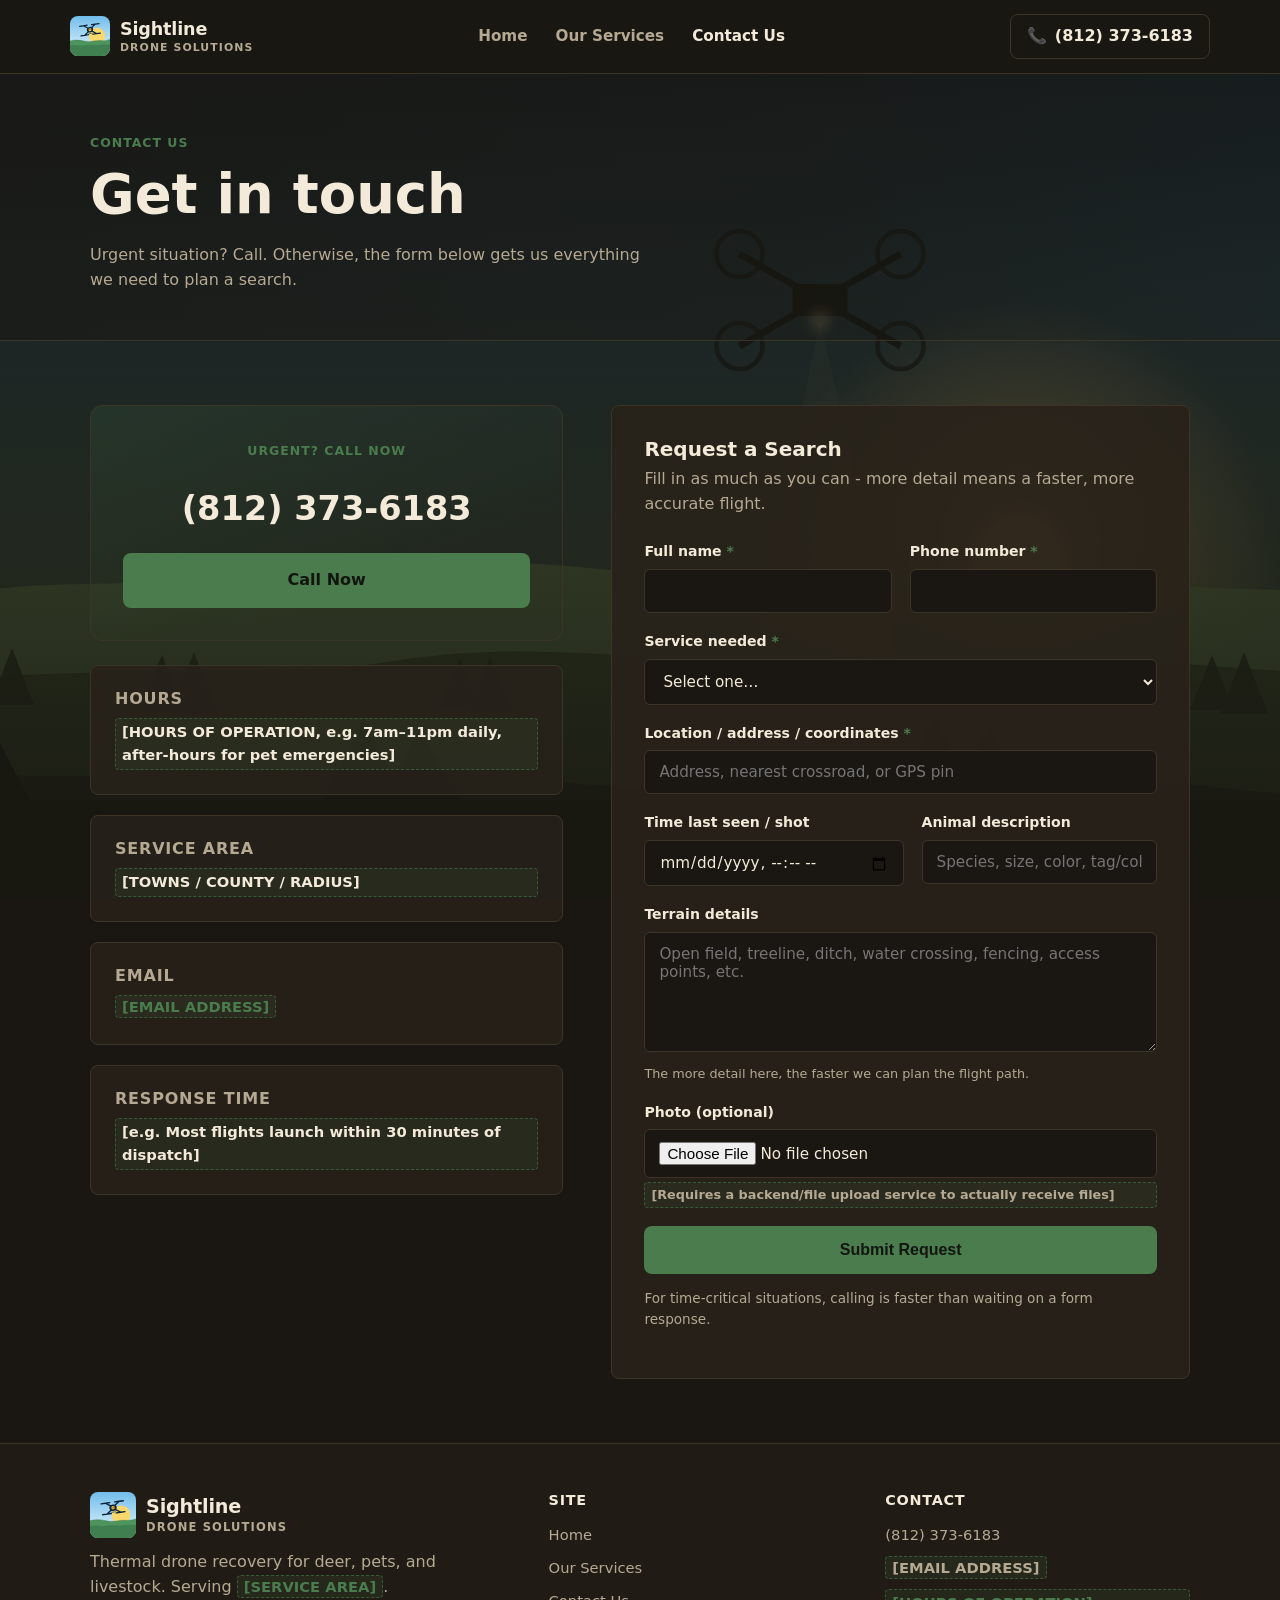
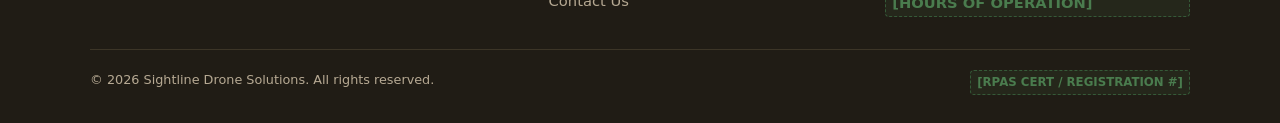
==== contact.html @ b026ed7c "Add real phone number (812) 373-6183 Replace the [PHONE NUMBER] placeholder with the real number acr" ====
<!DOCTYPE html>
<html lang="en">
<head>
<meta charset="UTF-8">
<meta name="viewport" content="width=device-width, initial-scale=1.0">
<title>Contact Us | Sightline Drone Solutions</title>
<meta name="description" content="Call now for urgent recovery requests, or submit a search request with details on your situation.">
<link rel="stylesheet" href="css/style.css">
</head>
<body>

<!-- ===================== HEADER ===================== -->
<header class="site-header">
  <div class="container header-inner">
    <a href="index.html" class="brand">
      <img src="img/sightline-drone-solutions-icon-square.svg" alt="Sightline Drone Solutions" class="brand-icon">
      <span class="brand-text">
        <span class="brand-primary">Sightline</span>
        <span class="brand-secondary">Drone Solutions</span>
      </span>
    </a>

    <nav class="main-nav" id="main-nav">
      <a href="index.html">Home</a>
      <a href="services.html">Our Services</a>
      <a href="contact.html" class="active">Contact Us</a>
    </nav>

    <div class="header-actions">
      <a href="tel:+18123736183" class="header-call">
        &#128222; <span class="call-label">(812) 373-6183</span>
      </a>
      <button class="nav-toggle" id="nav-toggle" aria-label="Toggle menu" aria-expanded="false">
        &#9776;
      </button>
    </div>
  </div>
</header>

<!-- ===================== PAGE HEADER ===================== -->
<section class="page-header">
  <div class="container">
    <span class="eyebrow">Contact Us</span>
    <h1>Get in touch</h1>
    <p class="lead">Urgent situation? Call. Otherwise, the form below gets us everything we need to plan a search.</p>
  </div>
</section>

<!-- ===================== CONTACT GRID ===================== -->
<section>
  <div class="container contact-grid">

    <!-- Left column: call + info -->
    <div>
      <div class="call-card">
        <span class="eyebrow">Urgent? Call now</span>
        <span class="phone-number">(812) 373-6183</span>
        <a href="tel:+18123736183" class="btn btn-primary btn-block">Call Now</a>
      </div>

      <div class="info-card">
        <h3>Hours</h3>
        <p class="placeholder">[HOURS OF OPERATION, e.g. 7am&ndash;11pm daily, after-hours for pet emergencies]</p>
      </div>

      <div class="info-card">
        <h3>Service Area</h3>
        <p class="placeholder">[TOWNS / COUNTY / RADIUS]</p>
      </div>

      <div class="info-card">
        <h3>Email</h3>
        <p><a href="mailto:placeholder@example.com" class="placeholder">[EMAIL ADDRESS]</a></p>
      </div>

      <div class="info-card">
        <h3>Response Time</h3>
        <p class="placeholder">[e.g. Most flights launch within 30 minutes of dispatch]</p>
      </div>
    </div>

    <!-- Right column: intake form -->
    <div>
      <form class="intake" id="intake-form">
        <!--
          PLACEHOLDER: this form has no backend yet. Wire it to a form
          service (Formspree, Netlify Forms, Web3Forms) or your own
          endpoint by setting the action/method below and removing the
          demo JS handler in js/main.js.
        -->
        <h3 style="margin-bottom: 6px;">Request a Search</h3>
        <p style="margin-bottom: 24px;">Fill in as much as you can - more detail means a faster, more accurate flight.</p>

        <div class="form-row">
          <div class="field">
            <label for="name" class="field-required">Full name</label>
            <input type="text" id="name" name="name" required>
          </div>
          <div class="field">
            <label for="phone" class="field-required">Phone number</label>
            <input type="tel" id="phone" name="phone" required>
          </div>
        </div>

        <div class="field">
          <label for="service" class="field-required">Service needed</label>
          <select id="service" name="service" required>
            <option value="" disabled selected>Select one&hellip;</option>
            <option value="deer">Deer / game recovery</option>
            <option value="pet">Lost pet search</option>
            <option value="livestock">Livestock location</option>
            <option value="aerial">Aerial add-on (mapping, inspection, photo/video)</option>
            <option value="other">Not sure</option>
          </select>
        </div>

        <div class="field">
          <label for="location" class="field-required">Location / address / coordinates</label>
          <input type="text" id="location" name="location" placeholder="Address, nearest crossroad, or GPS pin" required>
        </div>

        <div class="form-row">
          <div class="field">
            <label for="last-seen">Time last seen / shot</label>
            <input type="datetime-local" id="last-seen" name="last-seen">
          </div>
          <div class="field">
            <label for="animal">Animal description</label>
            <input type="text" id="animal" name="animal" placeholder="Species, size, color, tag/collar">
          </div>
        </div>

        <div class="field">
          <label for="terrain">Terrain details</label>
          <textarea id="terrain" name="terrain" placeholder="Open field, treeline, ditch, water crossing, fencing, access points, etc."></textarea>
          <div class="hint">The more detail here, the faster we can plan the flight path.</div>
        </div>

        <div class="field">
          <label for="photo">Photo (optional)</label>
          <input type="file" id="photo" name="photo" accept="image/*">
          <div class="hint placeholder">[Requires a backend/file upload service to actually receive files]</div>
        </div>

        <button type="submit" class="btn btn-primary btn-block">Submit Request</button>

        <p class="form-note">For time-critical situations, calling is faster than waiting on a form response.</p>

        <div class="form-status" id="form-status"></div>
      </form>
    </div>
  </div>
</section>

<!-- ===================== FOOTER ===================== -->
<footer class="site-footer">
  <div class="container">
    <div class="footer-grid">
      <div>
        <a href="index.html" class="brand footer-brand">
          <img src="img/sightline-drone-solutions-icon-square.svg" alt="Sightline Drone Solutions" class="brand-icon">
          <span class="brand-text">
            <span class="brand-primary">Sightline</span>
            <span class="brand-secondary">Drone Solutions</span>
          </span>
        </a>
        <p>Thermal drone recovery for deer, pets, and livestock. Serving <span class="placeholder">[SERVICE AREA]</span>.</p>
      </div>
      <div>
        <h4>Site</h4>
        <ul>
          <li><a href="index.html">Home</a></li>
          <li><a href="services.html">Our Services</a></li>
          <li><a href="contact.html">Contact Us</a></li>
        </ul>
      </div>
      <div>
        <h4>Contact</h4>
        <ul>
          <li><a href="tel:+18123736183">(812) 373-6183</a></li>
          <li><a href="mailto:placeholder@example.com" class="placeholder">[EMAIL ADDRESS]</a></li>
          <li class="placeholder">[HOURS OF OPERATION]</li>
        </ul>
      </div>
    </div>
    <div class="footer-bottom">
      <span>&copy; <span id="year"></span> Sightline Drone Solutions. All rights reserved.</span>
      <span class="placeholder">[RPAS CERT / REGISTRATION #]</span>
    </div>
  </div>
</footer>

<div class="mobile-call-bar">
  <a href="tel:+18123736183">&#128222; Call Now</a>
</div>

<script src="js/main.js"></script>
</body>
</html>
---- css/style.css ----
/* ==========================================================================
   Sightline Drone Solutions - base styles
   ========================================================================== */

:root {
  --bg: #1a1712;
  --bg-rgb: 26, 23, 18;
  --bg-alt: #221d16;
  --bg-alt-rgb: 34, 29, 22;
  --bg-card: #28221a;
  --bg-card-rgb: 40, 34, 26;
  --border: #3c3527;
  --text: #f3ead9;
  --text-dim: #b6a993;
  --accent: #4a7c4e;
  --accent-rgb: 74, 124, 78;
  --accent-dim: #355a38;
  --accent-text: #12160f;
  --danger: #cf5c40;
  --success: #7e9455;
  --radius: 8px;
  --max-width: 1140px;
  --font-body: 'Inter', system-ui, -apple-system, "Segoe UI", Roboto, sans-serif;
  --font-head: 'Inter', system-ui, -apple-system, "Segoe UI", Roboto, sans-serif;
}

* {
  box-sizing: border-box;
}

html {
  scroll-behavior: smooth;
  background:
    linear-gradient(180deg, rgba(var(--bg-rgb), 0.55) 0%, rgba(var(--bg-rgb), 0.42) 30%, rgba(var(--bg-rgb), 0.8) 100%),
    var(--bg) url('../img/hero-bg.svg');
  background-size: cover;
  background-position: center top;
  background-repeat: no-repeat;
  background-attachment: fixed;
}

body {
  margin: 0;
  background: transparent;
  color: var(--text);
  font-family: var(--font-body);
  line-height: 1.55;
  -webkit-font-smoothing: antialiased;
}

img {
  max-width: 100%;
  display: block;
}

a {
  color: var(--accent);
  text-decoration: none;
}

a:hover {
  text-decoration: underline;
}

.container {
  width: 100%;
  max-width: var(--max-width);
  margin: 0 auto;
  padding: 0 20px;
}

section {
  padding: 64px 0;
}

h1, h2, h3, h4 {
  font-family: var(--font-head);
  line-height: 1.15;
  margin: 0 0 16px;
}

h1 { font-size: clamp(2.1rem, 5vw, 3.4rem); }
h2 { font-size: clamp(1.6rem, 3.4vw, 2.3rem); }
h3 { font-size: 1.25rem; }

p { margin: 0 0 16px; color: var(--text-dim); }

.eyebrow {
  display: inline-block;
  color: var(--accent);
  font-weight: 700;
  letter-spacing: 0.08em;
  text-transform: uppercase;
  font-size: 0.78rem;
  margin-bottom: 12px;
}

.section-head {
  max-width: 640px;
  margin-bottom: 40px;
}

.placeholder {
  background: rgba(var(--accent-rgb), 0.12);
  border: 1px dashed var(--accent-dim);
  color: var(--accent);
  padding: 2px 6px;
  border-radius: 4px;
  font-size: 0.92em;
  font-weight: 600;
  white-space: normal;
}

p.placeholder {
  display: block;
}

/* ---------- Buttons ---------- */

.btn {
  display: inline-flex;
  align-items: center;
  justify-content: center;
  gap: 8px;
  padding: 14px 26px;
  border-radius: var(--radius);
  font-weight: 700;
  font-size: 1rem;
  border: 1px solid transparent;
  cursor: pointer;
  text-decoration: none;
  transition: transform 0.12s ease, background 0.15s ease, border-color 0.15s ease;
}

.btn:hover {
  text-decoration: none;
  transform: translateY(-1px);
}

.btn-primary {
  background: var(--accent);
  color: var(--accent-text);
}

.btn-primary:hover {
  background: #5c945f;
}

.btn-secondary {
  background: transparent;
  color: var(--text);
  border-color: var(--border);
}

.btn-secondary:hover {
  border-color: var(--accent);
  color: var(--accent);
}

.btn-block {
  width: 100%;
}

.btn-lg {
  padding: 18px 32px;
  font-size: 1.15rem;
}

/* ---------- Header ---------- */

.site-header {
  position: sticky;
  top: 0;
  z-index: 100;
  background: rgba(26, 23, 18, 0.92);
  backdrop-filter: blur(8px);
  border-bottom: 1px solid var(--border);
}

.header-inner {
  display: flex;
  align-items: center;
  justify-content: space-between;
  padding: 14px 0;
  gap: 16px;
}

.brand {
  display: flex;
  align-items: center;
  gap: 10px;
}

.brand:hover {
  text-decoration: none;
}

.brand-icon {
  height: 40px;
  width: 40px;
  border-radius: 8px;
  display: block;
  flex-shrink: 0;
}

.brand-text {
  display: flex;
  flex-direction: column;
  line-height: 1.15;
}

.brand-text .brand-primary {
  font-weight: 800;
  font-size: 1.1rem;
  color: var(--text);
  letter-spacing: -0.01em;
  padding-bottom: 3px;
}

.brand-text .brand-secondary {
  font-size: 0.68rem;
  font-weight: 600;
  letter-spacing: 0.1em;
  text-transform: uppercase;
  color: var(--text-dim);
}

.footer-brand {
  margin-bottom: 12px;
}

.footer-brand .brand-icon {
  height: 46px;
  width: 46px;
}

.footer-brand .brand-primary {
  font-size: 1.2rem;
}

.footer-brand .brand-secondary {
  font-size: 0.72rem;
}

.main-nav {
  display: flex;
  align-items: center;
  gap: 28px;
}

.main-nav a {
  color: var(--text-dim);
  font-weight: 600;
  font-size: 0.95rem;
}

.main-nav a:hover,
.main-nav a.active {
  color: var(--text);
  text-decoration: none;
}

.header-actions {
  display: flex;
  align-items: center;
  gap: 12px;
}

.header-call {
  display: inline-flex;
  align-items: center;
  gap: 8px;
  color: var(--text);
  font-weight: 700;
  border: 1px solid var(--border);
  padding: 9px 16px;
  border-radius: var(--radius);
}

.header-call:hover {
  border-color: var(--accent);
  color: var(--accent);
  text-decoration: none;
}

.nav-toggle {
  display: none;
  background: none;
  border: 1px solid var(--border);
  border-radius: var(--radius);
  color: var(--text);
  width: 42px;
  height: 42px;
  align-items: center;
  justify-content: center;
  cursor: pointer;
}

/* ---------- Hero ---------- */

.hero {
  padding: 120px 0 100px;
  background: linear-gradient(100deg, rgba(var(--bg-rgb), 0.55) 0%, rgba(var(--bg-rgb), 0.3) 55%, transparent 100%);
  border-bottom: 1px solid var(--border);
}

.hero-grid {
  max-width: 640px;
}

.hero-grid h1 {
  font-size: clamp(2.1rem, 4vw, 2.75rem);
}

/* ---------- Page header (slim banner for non-home pages) ---------- */

.page-header {
  padding: 56px 0 48px;
  background: linear-gradient(100deg, rgba(var(--bg-rgb), 0.6) 0%, rgba(var(--bg-rgb), 0.35) 60%, transparent 100%);
  border-bottom: 1px solid var(--border);
}

.page-header .lead {
  max-width: 560px;
  margin-bottom: 0;
}

.hero p.lead {
  font-size: 1.15rem;
  color: var(--text-dim);
  max-width: 520px;
}

.hero-actions {
  display: flex;
  gap: 14px;
  flex-wrap: wrap;
  margin-top: 28px;
}

/* ---------- Cards / grids ---------- */

.grid {
  display: grid;
  gap: 24px;
}

.grid-4 { grid-template-columns: repeat(4, 1fr); }
.grid-3 { grid-template-columns: repeat(3, 1fr); }
.grid-2 { grid-template-columns: repeat(2, 1fr); }

.card {
  display: block;
  background: rgba(var(--bg-card-rgb), 0.82);
  border: 1px solid var(--border);
  border-radius: var(--radius);
  padding: 28px;
  color: var(--text);
  transition: border-color 0.15s ease, transform 0.12s ease;
}

.card:hover {
  border-color: var(--accent);
  text-decoration: none;
  color: var(--text);
  transform: translateY(-2px);
}

.card-icon {
  width: 48px;
  height: 48px;
  border-radius: 10px;
  background: rgba(var(--accent-rgb), 0.12);
  color: var(--accent);
  display: flex;
  align-items: center;
  justify-content: center;
  font-size: 1.4rem;
  margin-bottom: 18px;
}

.card h3 {
  color: var(--text);
  margin-bottom: 8px;
}

.card .card-link {
  display: inline-flex;
  align-items: center;
  gap: 6px;
  color: var(--accent);
  font-weight: 700;
  font-size: 0.9rem;
  margin-top: 8px;
}

/* ---------- Steps ---------- */

.steps {
  display: grid;
  grid-template-columns: repeat(3, 1fr);
  gap: 24px;
}

.step {
  position: relative;
  padding-top: 8px;
}

.step-number {
  font-size: 2.4rem;
  font-weight: 900;
  color: var(--accent);
  text-shadow: 0 2px 10px rgba(var(--bg-rgb), 0.9);
  margin-bottom: 4px;
}

/* ---------- Band / alt background ---------- */

.band {
  background: rgba(var(--bg-alt-rgb), 0.78);
  border-top: 1px solid var(--border);
  border-bottom: 1px solid var(--border);
}

/* ---------- Service area ---------- */

.area-list {
  display: flex;
  flex-wrap: wrap;
  gap: 10px;
  margin-top: 16px;
}

.area-list span {
  border: 1px solid var(--border);
  border-radius: 100px;
  padding: 6px 14px;
  font-size: 0.85rem;
  color: var(--text-dim);
}

/* ---------- Reviews placeholder ---------- */

.reviews-slot {
  border: 1px dashed var(--border);
  border-radius: var(--radius);
  padding: 40px;
  text-align: center;
  color: var(--text-dim);
}

/* ---------- Service detail blocks ---------- */

.service-block {
  display: grid;
  grid-template-columns: 1fr 1fr;
  gap: 48px;
  align-items: start;
  padding: 56px 0;
  border-bottom: 1px solid var(--border);
}

.service-block:last-child {
  border-bottom: none;
}

.service-block .btn {
  margin-top: 20px;
}

.service-block .service-media {
  border: 1px solid var(--border);
  border-radius: 12px;
  background: rgba(var(--bg-card-rgb), 0.82);
  aspect-ratio: 4 / 3;
  display: flex;
  align-items: center;
  justify-content: center;
  color: var(--text-dim);
  text-align: center;
  padding: 24px;
  font-size: 0.9rem;
}

.fact-list {
  list-style: none;
  margin: 0 0 20px;
  padding: 0;
  display: grid;
  gap: 10px;
}

.fact-list li {
  display: flex;
  gap: 10px;
  color: var(--text-dim);
  font-size: 0.95rem;
}

.fact-list li::before {
  content: "\2713";
  color: var(--accent);
  font-weight: 900;
  flex-shrink: 0;
}

.caveat-box {
  background: rgba(var(--accent-rgb), 0.08);
  border-left: 3px solid var(--accent);
  border-radius: 0 var(--radius) var(--radius) 0;
  padding: 16px 18px;
  margin-top: 16px;
}

.caveat-box p {
  margin: 0;
  font-size: 0.9rem;
  color: var(--text-dim);
}

.price-tag {
  display: inline-flex;
  align-items: baseline;
  gap: 6px;
  background: rgba(var(--bg-card-rgb), 0.85);
  border: 1px solid var(--border);
  border-radius: var(--radius);
  padding: 12px 18px;
  margin-bottom: 20px;
}

.price-tag .amount {
  font-size: 1.6rem;
  font-weight: 800;
  color: var(--accent);
}

.price-tag .unit {
  color: var(--text-dim);
  font-size: 0.85rem;
}

/* ---------- Contact page ---------- */

.contact-grid {
  display: grid;
  grid-template-columns: 0.9fr 1.1fr;
  gap: 48px;
  align-items: start;
}

.call-card {
  background: linear-gradient(160deg, rgba(var(--accent-rgb), 0.16), transparent 70%);
  border: 1px solid var(--border);
  border-radius: 12px;
  padding: 32px;
  text-align: center;
  margin-bottom: 24px;
}

.call-card .phone-number {
  font-size: 2.1rem;
  font-weight: 900;
  display: block;
  margin: 10px 0 18px;
  color: var(--text);
}

.info-card {
  background: rgba(var(--bg-card-rgb), 0.82);
  border: 1px solid var(--border);
  border-radius: var(--radius);
  padding: 24px;
  margin-bottom: 20px;
}

.info-card h3 {
  font-size: 1rem;
  text-transform: uppercase;
  letter-spacing: 0.05em;
  color: var(--text-dim);
  margin-bottom: 10px;
}

.info-card p {
  margin: 0;
  color: var(--text);
}

form.intake {
  background: rgba(var(--bg-card-rgb), 0.88);
  border: 1px solid var(--border);
  border-radius: var(--radius);
  padding: 32px;
}

.form-row {
  display: grid;
  grid-template-columns: 1fr 1fr;
  gap: 18px;
}

.field {
  margin-bottom: 18px;
}

.field label {
  display: block;
  font-weight: 700;
  font-size: 0.88rem;
  margin-bottom: 6px;
}

.field .hint {
  color: var(--text-dim);
  font-size: 0.8rem;
  margin-top: 4px;
}

.field input,
.field select,
.field textarea {
  width: 100%;
  background: var(--bg);
  border: 1px solid var(--border);
  border-radius: 6px;
  padding: 12px 14px;
  color: var(--text);
  font-family: inherit;
  font-size: 0.95rem;
}

.field input:focus,
.field select:focus,
.field textarea:focus {
  outline: none;
  border-color: var(--accent);
}

.field textarea {
  min-height: 120px;
  resize: vertical;
}

.field-required::after {
  content: " *";
  color: var(--accent);
}

.form-note {
  font-size: 0.85rem;
  color: var(--text-dim);
  margin-top: 14px;
}

.form-status {
  display: none;
  margin-top: 16px;
  padding: 12px 16px;
  border-radius: 6px;
  font-size: 0.9rem;
}

.form-status.success {
  display: block;
  background: rgba(76, 175, 107, 0.12);
  border: 1px solid var(--success);
  color: var(--success);
}

.form-status.error {
  display: block;
  background: rgba(255, 77, 77, 0.12);
  border: 1px solid var(--danger);
  color: var(--danger);
}

/* ---------- CTA band ---------- */

.cta-band {
  text-align: center;
  padding: 72px 0;
}

.cta-band h2 {
  margin-bottom: 12px;
}

.cta-band .btn-lg {
  margin-top: 16px;
}

/* ---------- Footer ---------- */

.site-footer {
  border-top: 1px solid var(--border);
  padding: 48px 0 28px;
  background: rgba(var(--bg-alt-rgb), 0.88);
}

.footer-grid {
  display: grid;
  grid-template-columns: 1.4fr 1fr 1fr;
  gap: 32px;
  margin-bottom: 32px;
}

.footer-grid h4 {
  color: var(--text);
  font-size: 0.9rem;
  text-transform: uppercase;
  letter-spacing: 0.05em;
  margin-bottom: 14px;
}

.footer-grid ul {
  list-style: none;
  margin: 0;
  padding: 0;
  display: grid;
  gap: 8px;
}

.footer-grid a {
  color: var(--text-dim);
  font-size: 0.92rem;
}

.footer-grid a:hover {
  color: var(--accent);
}

.footer-bottom {
  border-top: 1px solid var(--border);
  padding-top: 20px;
  display: flex;
  justify-content: space-between;
  flex-wrap: wrap;
  gap: 10px;
  font-size: 0.8rem;
  color: var(--text-dim);
}

/* ---------- Sticky mobile call bar ---------- */

.mobile-call-bar {
  display: none;
}

/* ---------- Responsive ---------- */

@media (max-width: 900px) {
  .contact-grid,
  .service-block {
    grid-template-columns: minmax(0, 1fr);
  }

  .service-media {
    order: -1;
  }

  .grid-4 { grid-template-columns: repeat(2, 1fr); }
  .grid-3 { grid-template-columns: repeat(2, 1fr); }
  .footer-grid { grid-template-columns: 1fr 1fr; }
  .steps { grid-template-columns: 1fr; }
}

@media (max-width: 760px) {
  .main-nav {
    position: fixed;
    top: 65px;
    left: 0;
    right: 0;
    background: var(--bg);
    border-bottom: 1px solid var(--border);
    flex-direction: column;
    align-items: flex-start;
    padding: 20px;
    gap: 18px;
    z-index: 90;
    opacity: 0;
    visibility: hidden;
    transform: translateY(-8px);
    transition: opacity 0.2s ease, transform 0.2s ease, visibility 0.2s ease;
  }

  .main-nav.open {
    opacity: 1;
    visibility: visible;
    transform: translateY(0);
  }

  .header-call span.call-label {
    display: none;
  }

  .nav-toggle {
    display: flex;
  }

  .grid-4, .grid-3, .grid-2 { grid-template-columns: 1fr; }
  .form-row { grid-template-columns: 1fr; }
  .footer-grid { grid-template-columns: 1fr; }

  body {
    padding-bottom: 74px;
  }

  .mobile-call-bar {
    display: flex;
    position: fixed;
    bottom: 0;
    left: 0;
    right: 0;
    z-index: 95;
    background: var(--accent);
  }

  .mobile-call-bar a {
    flex: 1;
    text-align: center;
    padding: 16px 0;
    color: var(--accent-text);
    font-weight: 800;
    font-size: 1rem;
  }
}
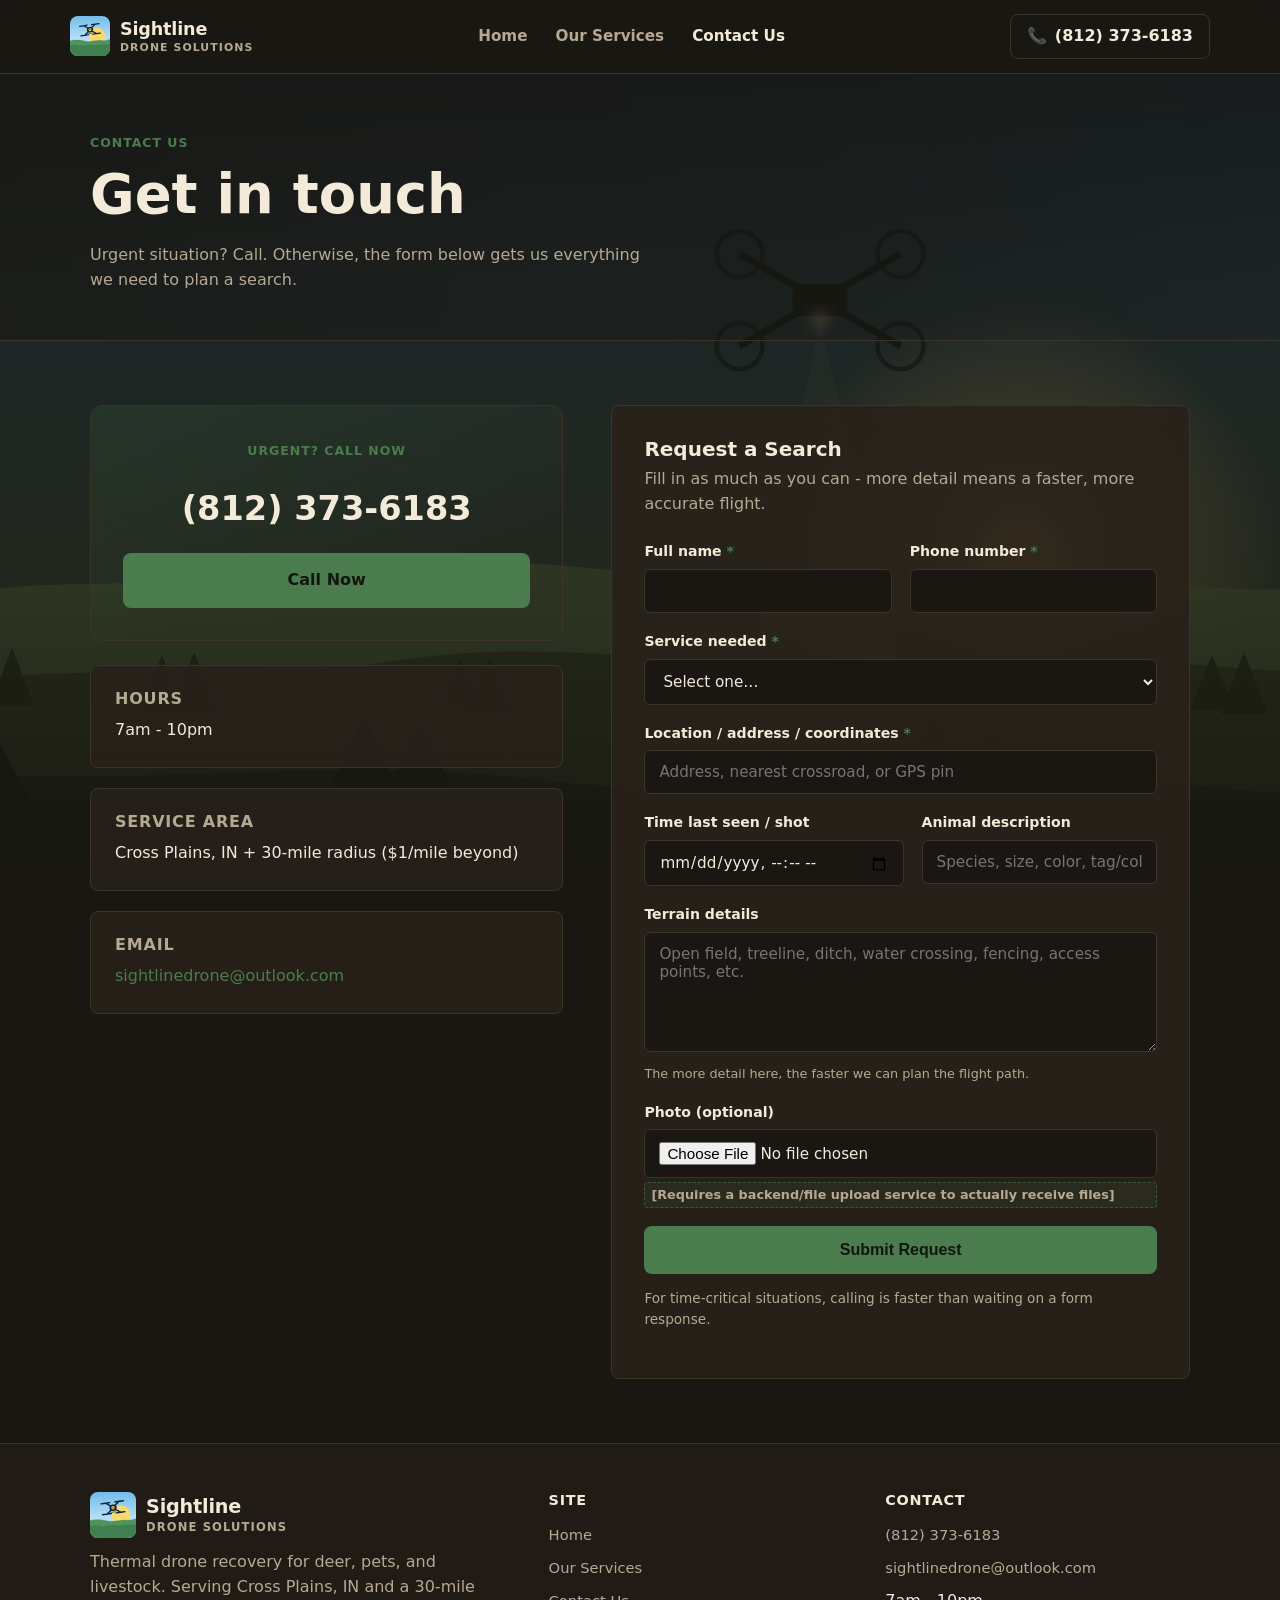
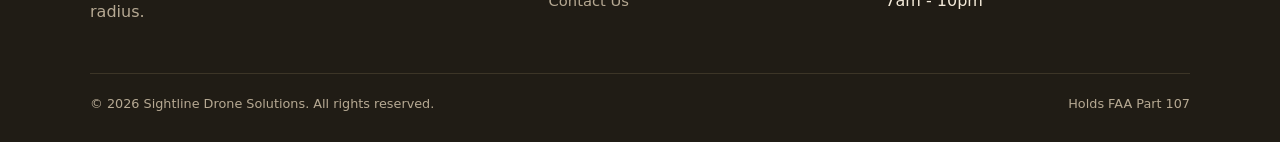
==== commit 83603c9b: "Fill in real business info, pricing, and credentials Adds contact email/hours, service area (Cross P" ====
--- a/contact.html
+++ b/contact.html
@@ -6,6 +6,7 @@
 <title>Contact Us | Sightline Drone Solutions</title>
 <meta name="description" content="Call now for urgent recovery requests, or submit a search request with details on your situation.">
 <link rel="stylesheet" href="css/style.css">
+<link rel="icon" type="image/svg+xml" href="img/sightline-drone-solutions-icon-rounded.svg">
 </head>
 <body>
 
@@ -60,22 +61,17 @@
 
       <div class="info-card">
         <h3>Hours</h3>
-        <p class="placeholder">[HOURS OF OPERATION, e.g. 7am&ndash;11pm daily, after-hours for pet emergencies]</p>
+        <p>7am - 10pm</p>
       </div>
 
       <div class="info-card">
         <h3>Service Area</h3>
-        <p class="placeholder">[TOWNS / COUNTY / RADIUS]</p>
+        <p>Cross Plains, IN + 30-mile radius ($1/mile beyond)</p>
       </div>
 
       <div class="info-card">
         <h3>Email</h3>
-        <p><a href="mailto:placeholder@example.com" class="placeholder">[EMAIL ADDRESS]</a></p>
-      </div>
-
-      <div class="info-card">
-        <h3>Response Time</h3>
-        <p class="placeholder">[e.g. Most flights launch within 30 minutes of dispatch]</p>
+        <p><a href="mailto:sightlinedrone@outlook.com">sightlinedrone@outlook.com</a></p>
       </div>
     </div>
 
@@ -164,7 +160,7 @@
             <span class="brand-secondary">Drone Solutions</span>
           </span>
         </a>
-        <p>Thermal drone recovery for deer, pets, and livestock. Serving <span class="placeholder">[SERVICE AREA]</span>.</p>
+        <p>Thermal drone recovery for deer, pets, and livestock. Serving Cross Plains, IN and a 30-mile radius.</p>
       </div>
       <div>
         <h4>Site</h4>
@@ -178,14 +174,14 @@
         <h4>Contact</h4>
         <ul>
           <li><a href="tel:+18123736183">(812) 373-6183</a></li>
-          <li><a href="mailto:placeholder@example.com" class="placeholder">[EMAIL ADDRESS]</a></li>
-          <li class="placeholder">[HOURS OF OPERATION]</li>
+          <li><a href="mailto:sightlinedrone@outlook.com">sightlinedrone@outlook.com</a></li>
+          <li>7am - 10pm</li>
         </ul>
       </div>
     </div>
     <div class="footer-bottom">
       <span>&copy; <span id="year"></span> Sightline Drone Solutions. All rights reserved.</span>
-      <span class="placeholder">[RPAS CERT / REGISTRATION #]</span>
+      <span>Holds FAA Part 107</span>
     </div>
   </div>
 </footer>
--- a/css/style.css
+++ b/css/style.css
@@ -541,6 +541,13 @@
   font-size: 0.85rem;
 }
 
+.price-bonus {
+  font-size: 0.9rem;
+  font-weight: 600;
+  color: var(--accent);
+  margin: -12px 0 20px;
+}
+
 /* ---------- Contact page ---------- */
 
 .contact-grid {
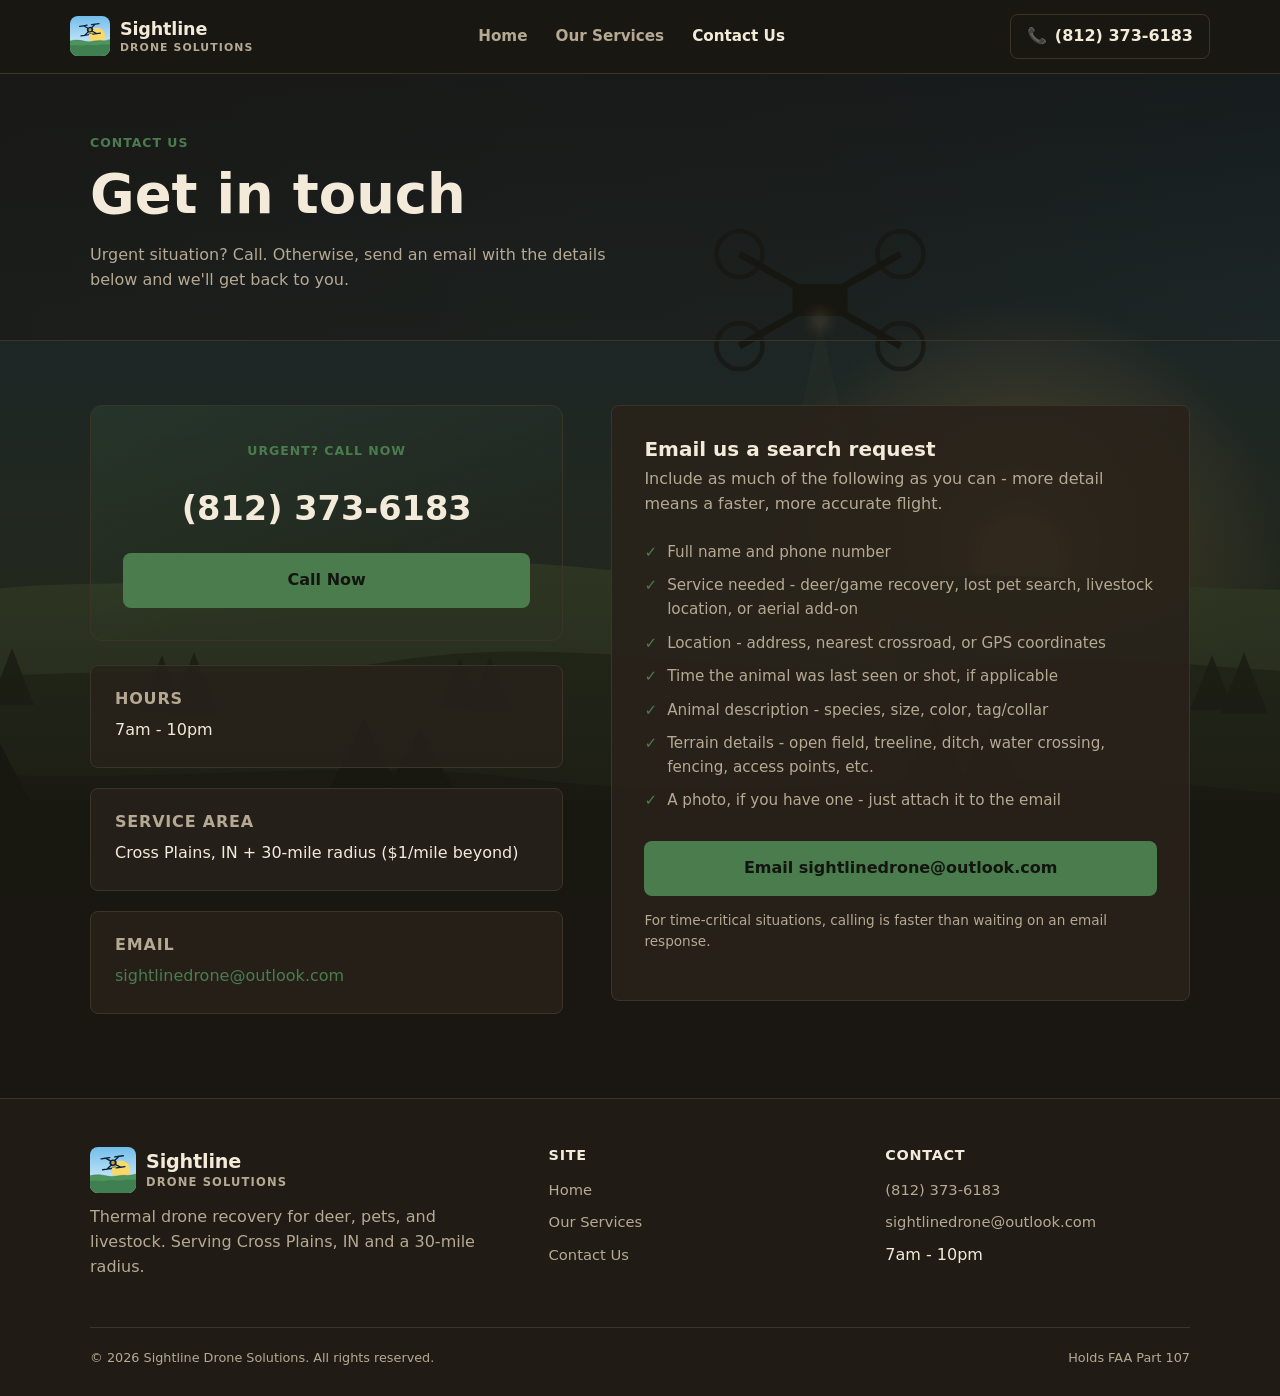
==== commit ce61a680: "Replace contact form with email-based request outline Contact us no longer has a form the site can't" ====
--- a/contact.html
+++ b/contact.html
@@ -4,7 +4,7 @@
 <meta charset="UTF-8">
 <meta name="viewport" content="width=device-width, initial-scale=1.0">
 <title>Contact Us | Sightline Drone Solutions</title>
-<meta name="description" content="Call now for urgent recovery requests, or submit a search request with details on your situation.">
+<meta name="description" content="Call now for urgent recovery requests, or email us the details of your situation.">
 <link rel="stylesheet" href="css/style.css">
 <link rel="icon" type="image/svg+xml" href="img/sightline-drone-solutions-icon-rounded.svg">
 </head>
@@ -43,7 +43,7 @@
   <div class="container">
     <span class="eyebrow">Contact Us</span>
     <h1>Get in touch</h1>
-    <p class="lead">Urgent situation? Call. Otherwise, the form below gets us everything we need to plan a search.</p>
+    <p class="lead">Urgent situation? Call. Otherwise, send an email with the details below and we'll get back to you.</p>
   </div>
 </section>
 
@@ -75,75 +75,26 @@
       </div>
     </div>
 
-    <!-- Right column: intake form -->
+    <!-- Right column: email outline -->
     <div>
-      <form class="intake" id="intake-form">
-        <!--
-          PLACEHOLDER: this form has no backend yet. Wire it to a form
-          service (Formspree, Netlify Forms, Web3Forms) or your own
-          endpoint by setting the action/method below and removing the
-          demo JS handler in js/main.js.
-        -->
-        <h3 style="margin-bottom: 6px;">Request a Search</h3>
-        <p style="margin-bottom: 24px;">Fill in as much as you can - more detail means a faster, more accurate flight.</p>
+      <div class="email-card">
+        <h3 style="margin-bottom: 6px;">Email us a search request</h3>
+        <p style="margin-bottom: 24px;">Include as much of the following as you can - more detail means a faster, more accurate flight.</p>
 
-        <div class="form-row">
-          <div class="field">
-            <label for="name" class="field-required">Full name</label>
-            <input type="text" id="name" name="name" required>
-          </div>
-          <div class="field">
-            <label for="phone" class="field-required">Phone number</label>
-            <input type="tel" id="phone" name="phone" required>
-          </div>
-        </div>
+        <ul class="fact-list">
+          <li>Full name and phone number</li>
+          <li>Service needed - deer/game recovery, lost pet search, livestock location, or aerial add-on</li>
+          <li>Location - address, nearest crossroad, or GPS coordinates</li>
+          <li>Time the animal was last seen or shot, if applicable</li>
+          <li>Animal description - species, size, color, tag/collar</li>
+          <li>Terrain details - open field, treeline, ditch, water crossing, fencing, access points, etc.</li>
+          <li>A photo, if you have one - just attach it to the email</li>
+        </ul>
 
-        <div class="field">
-          <label for="service" class="field-required">Service needed</label>
-          <select id="service" name="service" required>
-            <option value="" disabled selected>Select one&hellip;</option>
-            <option value="deer">Deer / game recovery</option>
-            <option value="pet">Lost pet search</option>
-            <option value="livestock">Livestock location</option>
-            <option value="aerial">Aerial add-on (mapping, inspection, photo/video)</option>
-            <option value="other">Not sure</option>
-          </select>
-        </div>
+        <a href="mailto:sightlinedrone@outlook.com?subject=Search%20Request" class="btn btn-primary btn-block">Email sightlinedrone@outlook.com</a>
 
-        <div class="field">
-          <label for="location" class="field-required">Location / address / coordinates</label>
-          <input type="text" id="location" name="location" placeholder="Address, nearest crossroad, or GPS pin" required>
-        </div>
-
-        <div class="form-row">
-          <div class="field">
-            <label for="last-seen">Time last seen / shot</label>
-            <input type="datetime-local" id="last-seen" name="last-seen">
-          </div>
-          <div class="field">
-            <label for="animal">Animal description</label>
-            <input type="text" id="animal" name="animal" placeholder="Species, size, color, tag/collar">
-          </div>
-        </div>
-
-        <div class="field">
-          <label for="terrain">Terrain details</label>
-          <textarea id="terrain" name="terrain" placeholder="Open field, treeline, ditch, water crossing, fencing, access points, etc."></textarea>
-          <div class="hint">The more detail here, the faster we can plan the flight path.</div>
-        </div>
-
-        <div class="field">
-          <label for="photo">Photo (optional)</label>
-          <input type="file" id="photo" name="photo" accept="image/*">
-          <div class="hint placeholder">[Requires a backend/file upload service to actually receive files]</div>
-        </div>
-
-        <button type="submit" class="btn btn-primary btn-block">Submit Request</button>
-
-        <p class="form-note">For time-critical situations, calling is faster than waiting on a form response.</p>
-
-        <div class="form-status" id="form-status"></div>
-      </form>
+        <p class="form-note">For time-critical situations, calling is faster than waiting on an email response.</p>
+      </div>
     </div>
   </div>
 </section>
--- a/css/style.css
+++ b/css/style.css
@@ -96,7 +96,7 @@
 }
 
 .section-head {
-  max-width: 640px;
+  max-width: 1280px;
   margin-bottom: 40px;
 }
 
@@ -595,92 +595,21 @@
   color: var(--text);
 }
 
-form.intake {
+.email-card {
   background: rgba(var(--bg-card-rgb), 0.88);
   border: 1px solid var(--border);
   border-radius: var(--radius);
   padding: 32px;
 }
 
-.form-row {
-  display: grid;
-  grid-template-columns: 1fr 1fr;
-  gap: 18px;
-}
-
-.field {
-  margin-bottom: 18px;
-}
-
-.field label {
-  display: block;
-  font-weight: 700;
-  font-size: 0.88rem;
-  margin-bottom: 6px;
-}
-
-.field .hint {
-  color: var(--text-dim);
-  font-size: 0.8rem;
-  margin-top: 4px;
-}
-
-.field input,
-.field select,
-.field textarea {
-  width: 100%;
-  background: var(--bg);
-  border: 1px solid var(--border);
-  border-radius: 6px;
-  padding: 12px 14px;
-  color: var(--text);
-  font-family: inherit;
-  font-size: 0.95rem;
-}
-
-.field input:focus,
-.field select:focus,
-.field textarea:focus {
-  outline: none;
-  border-color: var(--accent);
-}
-
-.field textarea {
-  min-height: 120px;
-  resize: vertical;
-}
-
-.field-required::after {
-  content: " *";
-  color: var(--accent);
+.email-card .btn-block {
+  margin-top: 8px;
 }
 
 .form-note {
   font-size: 0.85rem;
   color: var(--text-dim);
   margin-top: 14px;
-}
-
-.form-status {
-  display: none;
-  margin-top: 16px;
-  padding: 12px 16px;
-  border-radius: 6px;
-  font-size: 0.9rem;
-}
-
-.form-status.success {
-  display: block;
-  background: rgba(76, 175, 107, 0.12);
-  border: 1px solid var(--success);
-  color: var(--success);
-}
-
-.form-status.error {
-  display: block;
-  background: rgba(255, 77, 77, 0.12);
-  border: 1px solid var(--danger);
-  color: var(--danger);
 }
 
 /* ---------- CTA band ---------- */
@@ -807,7 +736,6 @@
   }
 
   .grid-4, .grid-3, .grid-2 { grid-template-columns: 1fr; }
-  .form-row { grid-template-columns: 1fr; }
   .footer-grid { grid-template-columns: 1fr; }
 
   body {
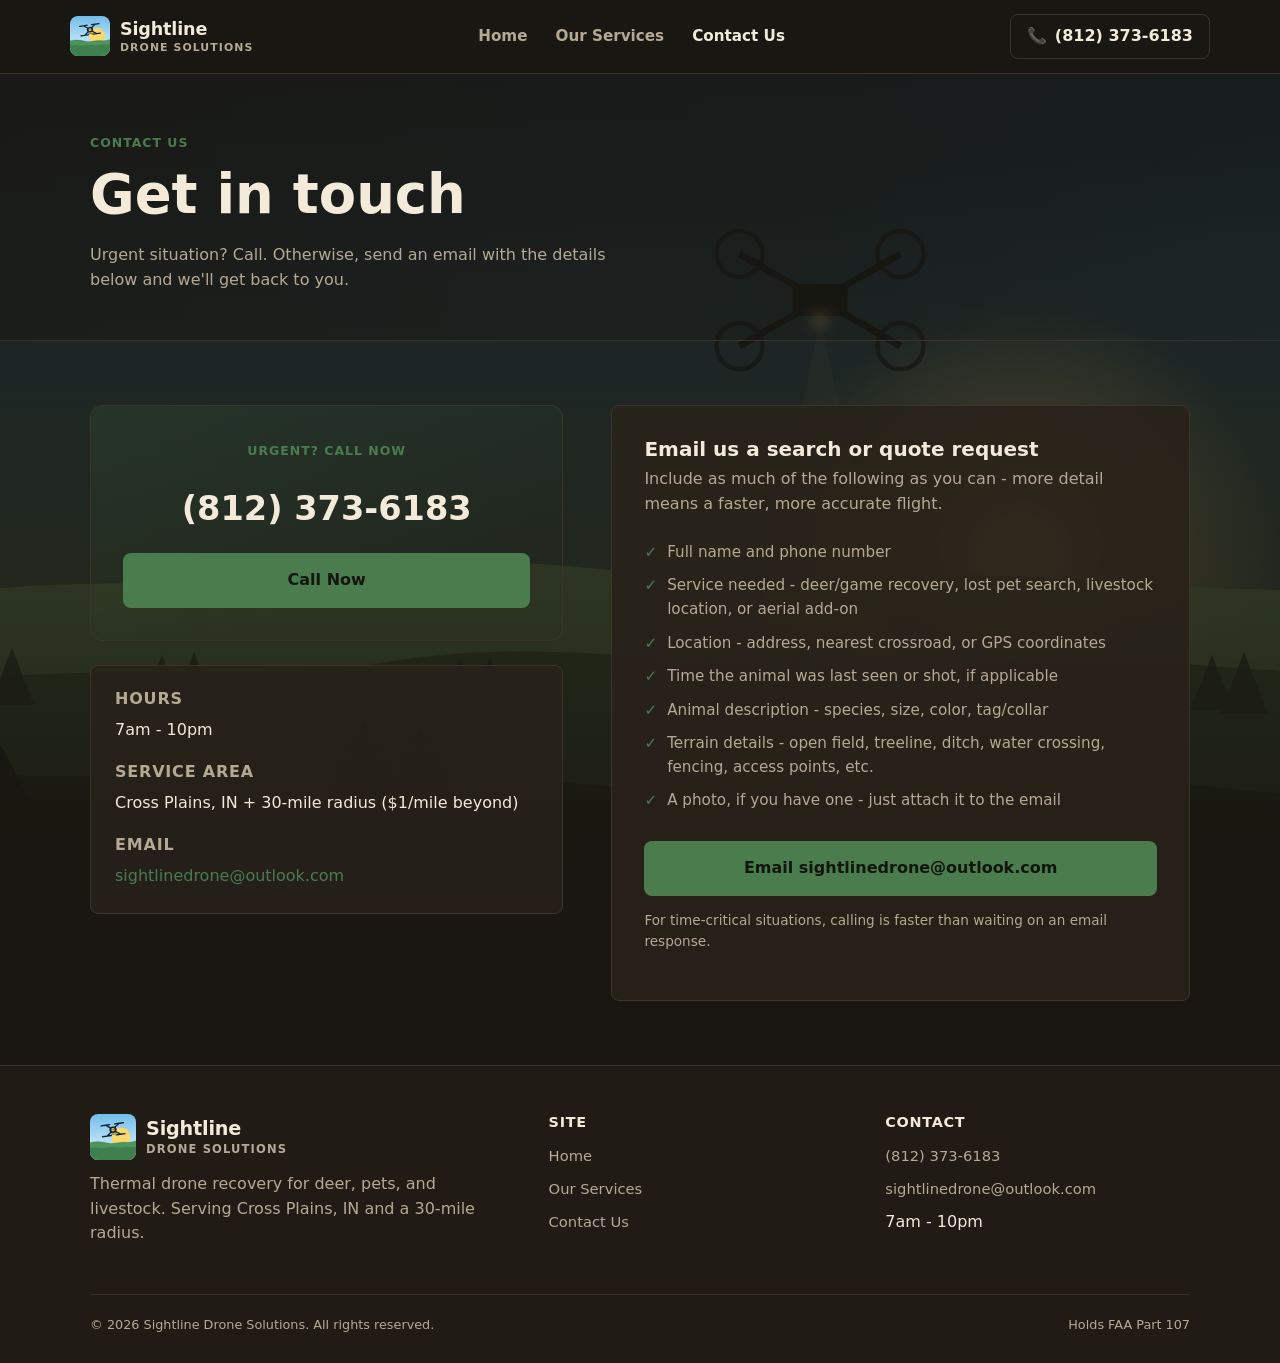
==== commit 52396af6: "Combine hours, service area, and email into one contact card Reduces the left column from three sepa" ====
--- a/contact.html
+++ b/contact.html
@@ -62,14 +62,8 @@
       <div class="info-card">
         <h3>Hours</h3>
         <p>7am - 10pm</p>
-      </div>
-
-      <div class="info-card">
         <h3>Service Area</h3>
         <p>Cross Plains, IN + 30-mile radius ($1/mile beyond)</p>
-      </div>
-
-      <div class="info-card">
         <h3>Email</h3>
         <p><a href="mailto:sightlinedrone@outlook.com">sightlinedrone@outlook.com</a></p>
       </div>
@@ -78,7 +72,7 @@
     <!-- Right column: email outline -->
     <div>
       <div class="email-card">
-        <h3 style="margin-bottom: 6px;">Email us a search request</h3>
+        <h3 style="margin-bottom: 6px;">Email us a search or quote request</h3>
         <p style="margin-bottom: 24px;">Include as much of the following as you can - more detail means a faster, more accurate flight.</p>
 
         <ul class="fact-list">
--- a/css/style.css
+++ b/css/style.css
@@ -587,7 +587,11 @@
   text-transform: uppercase;
   letter-spacing: 0.05em;
   color: var(--text-dim);
-  margin-bottom: 10px;
+  margin: 0 0 10px;
+}
+
+.info-card h3:not(:first-child) {
+  margin-top: 20px;
 }
 
 .info-card p {
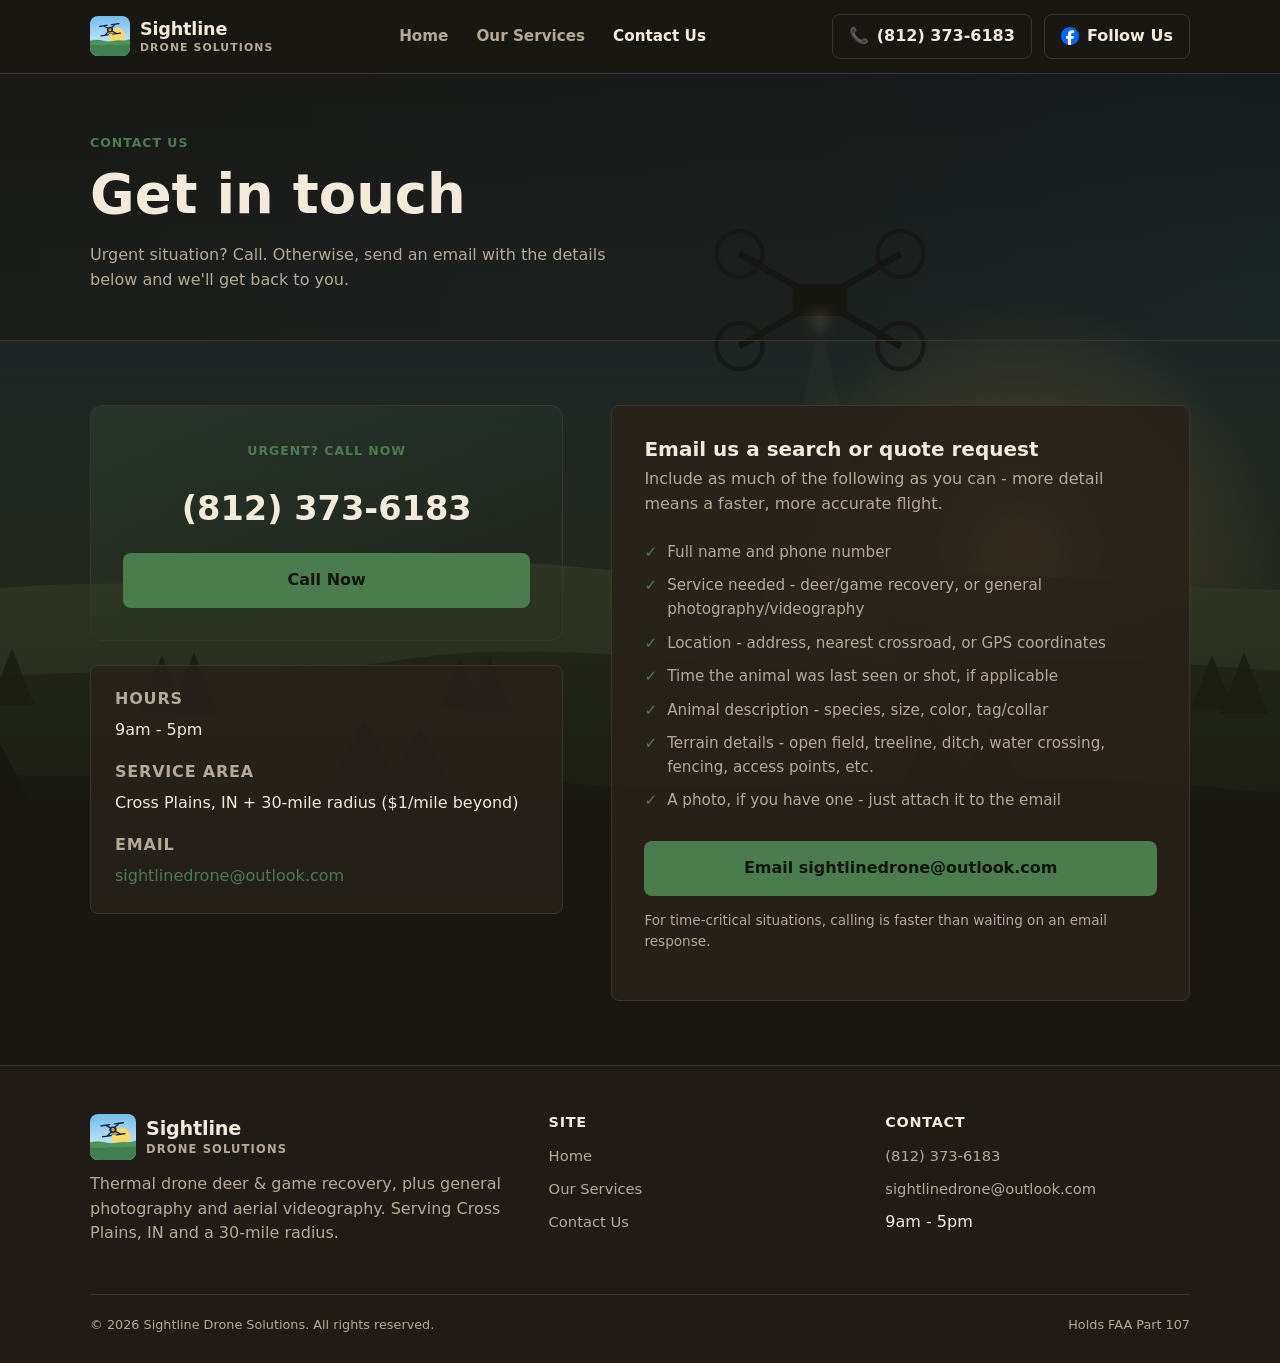
==== commit 55cb9d08: "Update services per client revisions: drop pets/livestock, add photography Removes Lost Pet Search a" ====
--- a/contact.html
+++ b/contact.html
@@ -31,6 +31,10 @@
       <a href="tel:+18123736183" class="header-call">
         &#128222; <span class="call-label">(812) 373-6183</span>
       </a>
+      <a href="https://www.facebook.com/sightlinedronesolutions" class="header-call" target="_blank" rel="noopener noreferrer">
+        <img src="img/2023_Facebook_icon.svg" alt="" class="header-call-icon">
+        <span class="call-label">Follow Us</span>
+      </a>
       <button class="nav-toggle" id="nav-toggle" aria-label="Toggle menu" aria-expanded="false">
         &#9776;
       </button>
@@ -61,7 +65,7 @@
 
       <div class="info-card">
         <h3>Hours</h3>
-        <p>7am - 10pm</p>
+        <p>9am - 5pm</p>
         <h3>Service Area</h3>
         <p>Cross Plains, IN + 30-mile radius ($1/mile beyond)</p>
         <h3>Email</h3>
@@ -77,7 +81,7 @@
 
         <ul class="fact-list">
           <li>Full name and phone number</li>
-          <li>Service needed - deer/game recovery, lost pet search, livestock location, or aerial add-on</li>
+          <li>Service needed - deer/game recovery, or general photography/videography</li>
           <li>Location - address, nearest crossroad, or GPS coordinates</li>
           <li>Time the animal was last seen or shot, if applicable</li>
           <li>Animal description - species, size, color, tag/collar</li>
@@ -105,7 +109,7 @@
             <span class="brand-secondary">Drone Solutions</span>
           </span>
         </a>
-        <p>Thermal drone recovery for deer, pets, and livestock. Serving Cross Plains, IN and a 30-mile radius.</p>
+        <p>Thermal drone deer &amp; game recovery, plus general photography and aerial videography. Serving Cross Plains, IN and a 30-mile radius.</p>
       </div>
       <div>
         <h4>Site</h4>
@@ -120,7 +124,7 @@
         <ul>
           <li><a href="tel:+18123736183">(812) 373-6183</a></li>
           <li><a href="mailto:sightlinedrone@outlook.com">sightlinedrone@outlook.com</a></li>
-          <li>7am - 10pm</li>
+          <li>9am - 5pm</li>
         </ul>
       </div>
     </div>
--- a/css/style.css
+++ b/css/style.css
@@ -181,7 +181,7 @@
   display: flex;
   align-items: center;
   justify-content: space-between;
-  padding: 14px 0;
+  padding: 14px 20px;
   gap: 16px;
 }
 
@@ -281,6 +281,13 @@
   border-color: var(--accent);
   color: var(--accent);
   text-decoration: none;
+}
+
+.header-call-icon {
+  width: 18px;
+  height: 18px;
+  display: block;
+  flex-shrink: 0;
 }
 
 .nav-toggle {
@@ -469,18 +476,23 @@
   margin-top: 20px;
 }
 
+.service-copy {
+  padding: 0 20px;
+}
+
 .service-block .service-media {
   border: 1px solid var(--border);
   border-radius: 12px;
   background: rgba(var(--bg-card-rgb), 0.82);
   aspect-ratio: 4 / 3;
-  display: flex;
-  align-items: center;
-  justify-content: center;
-  color: var(--text-dim);
-  text-align: center;
-  padding: 24px;
-  font-size: 0.9rem;
+  overflow: hidden;
+}
+
+.service-block .service-media img {
+  width: 100%;
+  height: 100%;
+  object-fit: cover;
+  display: block;
 }
 
 .fact-list {
@@ -704,6 +716,15 @@
   .grid-3 { grid-template-columns: repeat(2, 1fr); }
   .footer-grid { grid-template-columns: 1fr 1fr; }
   .steps { grid-template-columns: 1fr; }
+
+  .header-call span.call-label {
+    display: none;
+  }
+
+  .header-call-icon {
+    width: 24px;
+    height: 24px;
+  }
 }
 
 @media (max-width: 760px) {
@@ -731,8 +752,14 @@
     transform: translateY(0);
   }
 
-  .header-call span.call-label {
-    display: none;
+  .main-nav a {
+    display: block;
+    width: 100%;
+    padding: 10px 0;
+  }
+
+  .nav-toggle {
+    width: 84px;
   }
 
   .nav-toggle {
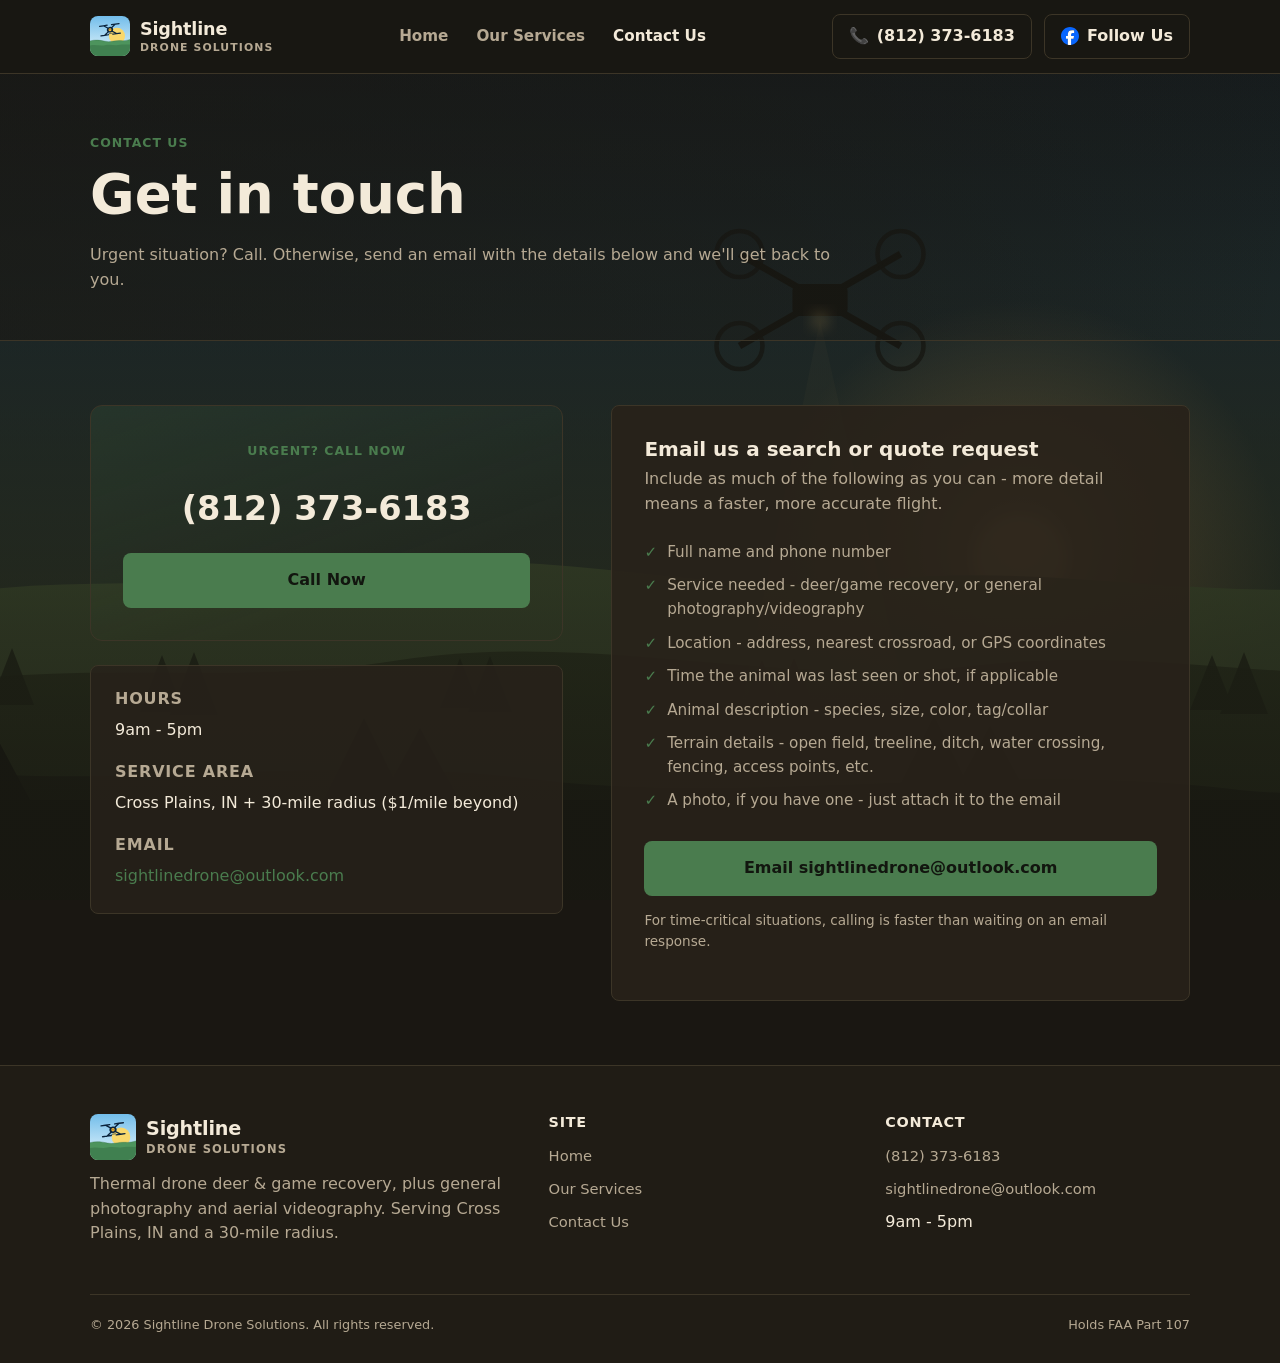
==== commit f7e8493f: "Update Facebook link to the client's actual page URL" ====
--- a/contact.html
+++ b/contact.html
@@ -3,7 +3,7 @@
 <head>
 <meta charset="UTF-8">
 <meta name="viewport" content="width=device-width, initial-scale=1.0">
-<title>Contact Us | Sightline Drone Solutions</title>
+<title>Contact Us</title>
 <meta name="description" content="Call now for urgent recovery requests, or email us the details of your situation.">
 <link rel="stylesheet" href="css/style.css">
 <link rel="icon" type="image/svg+xml" href="img/sightline-drone-solutions-icon-rounded.svg">
@@ -31,7 +31,7 @@
       <a href="tel:+18123736183" class="header-call">
         &#128222; <span class="call-label">(812) 373-6183</span>
       </a>
-      <a href="https://www.facebook.com/sightlinedronesolutions" class="header-call" target="_blank" rel="noopener noreferrer">
+      <a href="https://www.facebook.com/people/Sightline-Drone-Solutions/61593862822243/" class="header-call" target="_blank" rel="noopener noreferrer">
         <img src="img/2023_Facebook_icon.svg" alt="" class="header-call-icon">
         <span class="call-label">Follow Us</span>
       </a>
--- a/css/style.css
+++ b/css/style.css
@@ -328,7 +328,7 @@
 }
 
 .page-header .lead {
-  max-width: 560px;
+  max-width: 760px;
   margin-bottom: 0;
 }
 
